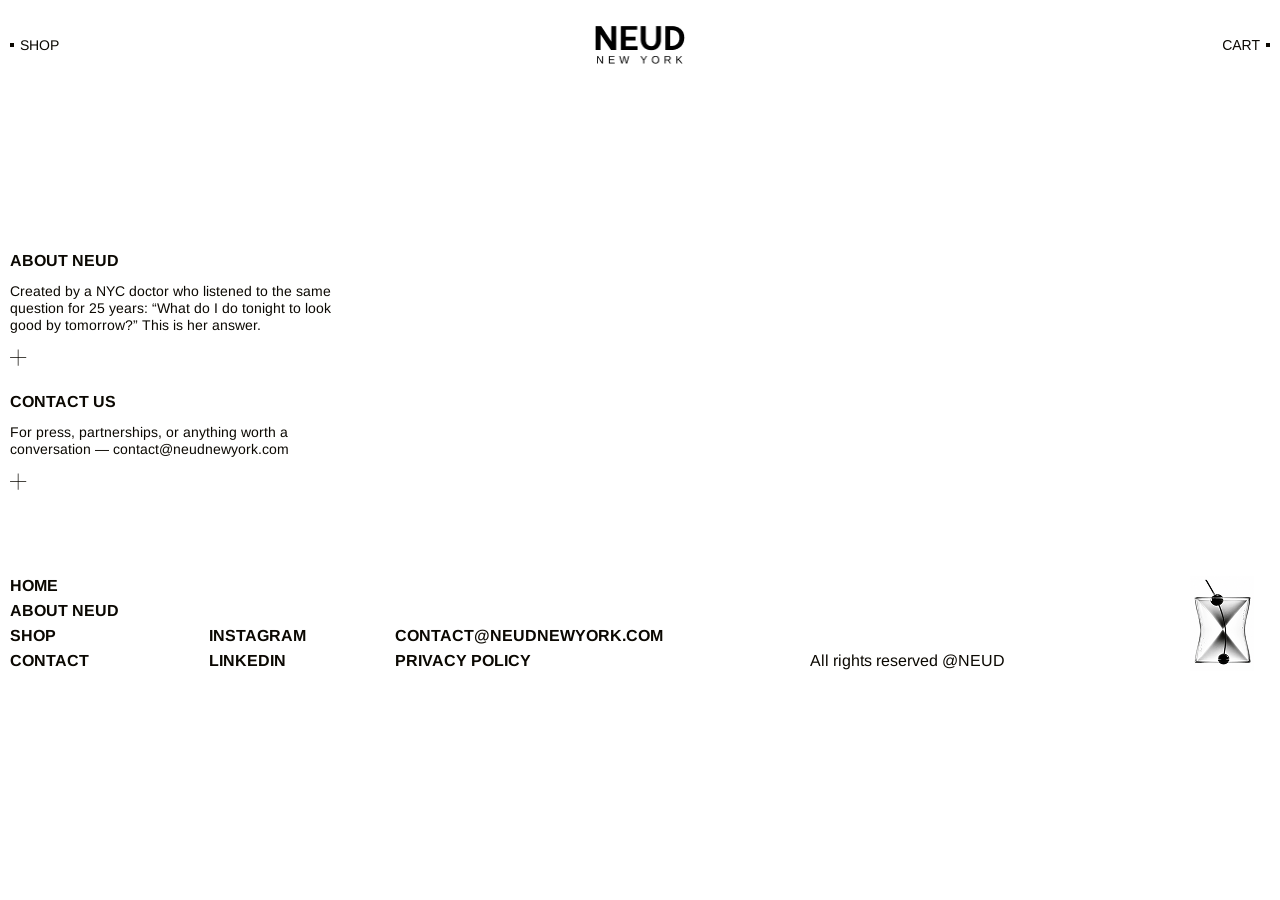
==== about.html @ 13fb19d1 "added card btn, hover img, changed hover effect" ====
<!DOCTYPE html>
<html lang="en">

<head>
	<meta charset="UTF-8">
	<meta name="viewport" content="width=device-width, initial-scale=1.0">
	<title>Neud | About Us</title>
	<!-- css link start -->
	<link rel="stylesheet" href="./assets/css/footer.css">
	<link rel="stylesheet" href="./assets/css/banner-section.css">
	<link rel="stylesheet" href="./assets/css/collections-section.css">
	<link rel="stylesheet" href="./assets/css/card.css">
	<link rel="stylesheet" href="./assets/css/navbar.css">
	<link rel="stylesheet" href="./assets/css/main.css">
	<!-- css link end -->
</head>

<body>
	<!-- navbar section start -->
	<header class="header">
		<nav class="navbar ">
			<div class="navbar-left">
				<ul class="navbar-links">
					<li><a href="#!" class="navbar-link-item">shop</a></li>
				</ul>
			</div>
			<div class="navbar-logo">
				<a href="index.html" class="logo-white">
					<img src="./assets/images/NEUD-white.png" alt="NEUD-white">
				</a>
				<a href="index.html" class="logo-black">
					<img src="./assets/images/NEUD-black.png" alt="NEUD-black">
				</a>
			</div>
			<div class="navbar-right">
				<ul class="navbar-links">
					<li><button class="navbar-link-item">cart</button></li>
				</ul>
			</div>
		</nav>
	</header>
	<!-- navbar section start -->

	<main>
		<!-- collections-section start -->

		<!-- collections-section end -->
	</main>

	<footer class="footer">
		<div class="footer-wrap">
			<div class="footer-top">
				<div class="footer-top-item">
					<p class="title">about neud</p>
					<p class="text">Created by a NYC doctor who listened to the same question for 25 years: “What do I do tonight
						to look good by tomorrow?” This is her answer.</p>
					<a href="#!" class="link">
						<svg width="18" height="18" viewBox="0 0 18 18" fill="none" xmlns="http://www.w3.org/2000/svg">
							<path
								d="M17.25 8.625C17.25 8.72446 17.2105 8.81984 17.1402 8.89017C17.0698 8.96049 16.9745 9 16.875 9H9V16.875C9 16.9745 8.96049 17.0698 8.89017 17.1402C8.81984 17.2105 8.72446 17.25 8.625 17.25C8.52554 17.25 8.43016 17.2105 8.35983 17.1402C8.28951 17.0698 8.25 16.9745 8.25 16.875V9H0.375C0.275544 9 0.180161 8.96049 0.109835 8.89017C0.0395089 8.81984 0 8.72446 0 8.625C0 8.52554 0.0395089 8.43016 0.109835 8.35983C0.180161 8.28951 0.275544 8.25 0.375 8.25H8.25V0.375C8.25 0.275544 8.28951 0.180161 8.35983 0.109835C8.43016 0.0395089 8.52554 0 8.625 0C8.72446 0 8.81984 0.0395089 8.89017 0.109835C8.96049 0.180161 9 0.275544 9 0.375V8.25H16.875C16.9745 8.25 17.0698 8.28951 17.1402 8.35983C17.2105 8.43016 17.25 8.52554 17.25 8.625Z"
								fill="#0B0802" />
						</svg>
					</a>
				</div>
				<div class="footer-top-item">
					<p class="title">contact us</p>
					<p class="text">For press, partnerships, or anything worth a conversation — <a
							href="#!">contact@neudnewyork.com</a></p>
					<a href="#!" class="link">
						<svg width="18" height="18" viewBox="0 0 18 18" fill="none" xmlns="http://www.w3.org/2000/svg">
							<path
								d="M17.25 8.625C17.25 8.72446 17.2105 8.81984 17.1402 8.89017C17.0698 8.96049 16.9745 9 16.875 9H9V16.875C9 16.9745 8.96049 17.0698 8.89017 17.1402C8.81984 17.2105 8.72446 17.25 8.625 17.25C8.52554 17.25 8.43016 17.2105 8.35983 17.1402C8.28951 17.0698 8.25 16.9745 8.25 16.875V9H0.375C0.275544 9 0.180161 8.96049 0.109835 8.89017C0.0395089 8.81984 0 8.72446 0 8.625C0 8.52554 0.0395089 8.43016 0.109835 8.35983C0.180161 8.28951 0.275544 8.25 0.375 8.25H8.25V0.375C8.25 0.275544 8.28951 0.180161 8.35983 0.109835C8.43016 0.0395089 8.52554 0 8.625 0C8.72446 0 8.81984 0.0395089 8.89017 0.109835C8.96049 0.180161 9 0.275544 9 0.375V8.25H16.875C16.9745 8.25 17.0698 8.28951 17.1402 8.35983C17.2105 8.43016 17.25 8.52554 17.25 8.625Z"
								fill="#0B0802" />
						</svg>
					</a>
				</div>
			</div>
			<div class="footer-bottom">
				<div class="footer-bottom-left">
					<div class="footer-nav-items">
						<div class="footer-nav-item">
							<ul>
								<li><a href="#!">home</a></li>
								<li><a href="#!">about neud</a></li>
								<li><a href="#!">shop</a></li>
								<li><a href="#!">contact</a></li>
							</ul>
						</div>
						<div class="footer-nav-item">
							<ul>
								<li><a href="#!">instagram</a></li>
								<li><a href="#!">linkedin</a></li>
							</ul>
						</div>
						<div class="footer-nav-item">
							<ul>
								<li><a href="#!">contact@neudnewyork.com</a></li>
								<li><a href="#!">Privacy policy</a></li>
							</ul>
						</div>
					</div>
				</div>
				<div class="footer-bottom-right">
					<p class="coypyright-text">All rights reserved @NEUD</p>
					<img src="./assets/images/footer-btm-img.png" alt="footer-btm-img" class="footer-btm-img">
				</div>
			</div>
		</div>
	</footer>

	<!-- js link start -->
	<script src="./assets/js/jquery-3.7.1.min.js"></script>
	<script src="./assets/js/script.js"></script>
	<!-- js link end -->
</body>

</html>
---- assets/css/footer.css ----
/* footer css start */
.footer {
    padding: 160px 10px 24px;
}

.footer-wrap {
    max-width: 1420px;
    margin: 0 auto;
}

.footer-top {
    display: flex;
    flex-direction: column;
    gap: 20px;
}

.footer-top-item {
    max-width: 325px;
}

.footer-top-item .title {
    font-size: 16px;
    font-weight: 700;
    line-height: 21px;
    text-transform: uppercase;
    margin-bottom: 12px;
}

.footer-top-item .text {
    font-size: 14px;
    font-weight: 400;
    line-height: 17px;
}

.footer-top-item .text a {
    color: var(--paragraph-text-color);
}

.footer-top-item .text a:hover {
    text-decoration: underline;
}

.footer-top-item .link {
    display: inline-flex;
    margin-top: 15px;
    width: 17px;
    height: 17px;
    position: relative;
}

.footer-top-item .link::before {
    position: absolute;
    content: "";
    width: 0;
    right: 0;
    bottom: 0;
    height: 1px;
    background: var(--paragraph-text-color);
    /* transition: all ease .3s; */
}

.footer-top-item .link:hover::before {
    left: 0;
    width: 100%;
}

.footer-bottom {
    display: flex;
    justify-content: space-between;
    gap: 50px;
    margin-top: 80px;
}

.footer-bottom-left {
    max-width: 744px;
    width: 100%;
}

.footer-nav-items {
    display: flex;
    gap: clamp(20px, 7vw, 133px);
    align-items: flex-end;
}

.footer-nav-item ul {
    display: flex;
    flex-direction: column;
    gap: 4px;
}

.footer-nav-item ul li a {
    font-size: 16px;
    font-weight: 700;
    line-height: 21px;
    text-transform: uppercase;
    color: var(--paragraph-text-color);
    transition: all ease .3s;
}

.footer-nav-item ul li a:hover {
    text-decoration: underline;
}

.footer-bottom-right {
    display: flex;
    align-items: flex-end;
    justify-content: space-between;
    max-width: 460px;
    width: 100%;
}

.coypyright-text {
    font-size: 16px;
    font-weight: 400;
    line-height: 21px;
}

.footer-btm-img {
    width: 95px;
    height: 95px;
}

/* footer css end */

@media only screen and (max-width:992px) {

    /* footer css start */
    .footer {
        padding: 80px 10px 24px;
    }

    .footer-bottom {
        gap: 32px;
        margin-top: 60px;
        flex-direction: column;
    }

    .footer-nav-items {
        flex-wrap: wrap;
    }

    .footer-bottom-right {
        max-width: 100%;
    }

    /* footer css end */
}


@media only screen and (max-width: 575px) {

    /* footer css start */
    .footer-top-item {
        max-width: 100%;
    }

    .footer-top-item .link {
        margin-top: 12px;
    }

    .footer-nav-items {
        row-gap: 24px;
        column-gap: 133px;
    }

    .footer-btm-img {
        width: 60px;
        height: 60px;
    }

    /* footer css end */
}
---- assets/css/banner-section.css ----
/* banner-section css start */
.banner-section {
    margin: 0 10px;
}

.collection-banner {
    padding-top: 60px;
    padding-bottom: 60px;
}

.banner-section .desktop-banner-img,
.banner-section .mobile-banner-img {
    min-height: 400px;
}

.banner-section .mobile-banner-img {
    display: none;
}

.banner-title {
    margin-top: 40px;
    text-align: center;
    font-size: 20px;
    font-weight: 700;
    line-height: 26px;
}

/* banner-section css end */


@media only screen and (max-width:575px) {

    /* hero-section css start */
    .banner-section .desktop-banner-img {
        display: none;
    }

    .banner-section .mobile-banner-img {
        display: block;
    }

    .banner-title {
        margin-top: 24px;
    }

    /* hero-section css end */
}
---- assets/css/collections-section.css ----
/* collections-section css start */
.collections-section-title {
    margin-bottom: 40px;
    font-size: 16px;
    font-weight: 700;
    line-height: 21px;
    text-transform: uppercase;
}

.collections-items {
    display: grid;
    grid-template-columns: repeat(2, 1fr);
    column-gap: 20px;
}

.collection-item-img img {
    aspect-ratio: 1/1.33;
}

.collection-item-content {
    margin-top: 203px;
}

.collection-item-content p {
    font-size: 14px;
    font-weight: 400;
    line-height: 17px;
}

/* collections-section css end */

@media only screen and (max-width:575px) {

    /* collections-section css start */
    .collections-section-title {
        margin-bottom: 32px;
        margin-top: 32px;
    }

    .collections-items {
        grid-template-columns: repeat(1, 1fr);
        column-gap: 0;
        row-gap: 32px;
    }

    .collection-item-content {
        margin-top: 48px;
    }

    .collection-banner {
        padding-top: 80px;
        padding-bottom: 80px;
    }

    /* collections-section css end */
}
---- assets/css/card.css ----
/* product-card css start */
.product-card {
    overflow: hidden;
}

.product-card .card-image-wrap {
    margin: 0;
    min-width: 0px;
    border: 0px;
    box-sizing: border-box;
    display: flex;
    height: auto;
    max-width: 100%;
    overflow: hidden;
    padding: 0;
    position: relative;
    width: 100%;
    background-color: var(--card-bg);
}

.product-card .card-image-wrap:before {
    padding-bottom: 133%;
    content: "";
    width: 0;
    height: 0;
}

.product-card .card-image-wrap .card-img {
    overflow: hidden;
    position: absolute;
    width: 100%;
    height: 100%;
    top: 0;
    bottom: 0;
}

.product-card .card-img .main-img {
    transition: all ease-in-out 1s;
}

.product-card .card-img .main-img img {
    object-fit: cover;
}

.card_hover:hover .card-img .main-img {
    opacity: 0;
    visibility: hidden;
}

.product-card .card-img .hover-img {
    position: absolute;
    left: 0;
    top: 0;
    right: 0;
    bottom: 0;
    width: 100%;
    height: 100%;
    opacity: 0;
    visibility: hidden;
    transition: all ease-in-out 1s;
}

.card_hover:hover .card-img .hover-img {
    opacity: 1;
    visibility: visible;
}

.product-card .card_hover_img {
    object-fit: cover;
}

.product-card .card-content {
    padding: 20px 0 0 0;
}

.product-card .card-content .card-title {
    color: var(--black);
    font-family: var(--heading-font);
    font-size: 16px;
    font-weight: 400;
    line-height: 21px;
    text-transform: uppercase;
    transition: ease .2s;
    display: block;
}

.product-card .card-content .card-title:hover {
    text-decoration: underline;
}

.product-card .card-content .card-price-wrap {
    display: flex;
    gap: 10px;
    align-items: center;
    margin: 5px 0 0 0;
}

.product-card .card-content .card-price-wrap .latest-price {
    color: var(--black);
    font-family: var(--paragraph-font);
    font-size: 14px;
    font-weight: 400;
    line-height: 21px;
    text-transform: uppercase;
    display: flex;
    align-items: flex-start;
}

.product-card .card-content .card-price-wrap .previous-price {
    text-transform: uppercase;
    font-family: var(--paragraph-font);
    font-size: 14px;
    font-weight: 400;
    color: var(--black);
    text-decoration: line-through;
    line-height: 21px;
    display: flex;
    align-items: flex-start;
    opacity: 0.6;
}

.card-btn {
    position: absolute;
    z-index: 1;
    bottom: 17px;
    right: 14px;
    width: 40px;
    height: 40px;
    display: flex;
    align-items: center;
    justify-content: center;
    background: var(--white);
    border-radius: 50%;
    overflow: hidden;
    transition: all ease-in-out 1s;
    opacity: 0;
    visibility: hidden;
}

.product-card:hover .card-image-wrap .card-btn{
    opacity: 1;
    visibility: visible;
}

/* product-card css end */
---- assets/css/navbar.css ----
/* navbar css start */
.header {
    position: relative;
    height: 90px;
}

.header.home-header {
    position: unset;
    height: auto;
}

.navbar {
    height: 90px;
    display: flex;
    align-items: center;
    justify-content: space-between;
    gap: 20px;
    padding: 0 10px;
    width: 100%;
    background-color: var(--white);
    transition: ease 5s;
    position: relative;
}

.navbar.nav-hidden {
    transform: translateY(-100%);
    transition: all 0.7s ease;
}

.navbar.nav-fixed {
    position: fixed;
    top: 0;
    left: 0;
    right: 0;
    transition: ease .3s;
    width: 100%;
    z-index: 999;
}

.navbar.home-nav {
    background: transparent;
    position: fixed;
    top: 0;
    left: 0;
    right: 0;
    transition: ease .3s;
    width: 100%;
    z-index: 999;
}

.navbar-links {
    display: flex;
    align-items: center;
    gap: 32px;
}

.navbar-link-item {
    font-size: 14px;
    font-weight: 400;
    color: var(--paragraph-text-color);
    text-transform: uppercase;
    position: relative;
    line-height: 20px;
}

.navbar.home-nav .navbar-link-item {
    color: var(--white);
}

.navbar-left .navbar-link-item {
    padding-left: 10px;
}

.navbar-right .navbar-link-item {
    padding-right: 10px;
}

.navbar-link-item::before {
    position: absolute;
    content: "";
    top: 50%;
    transform: translateY(-50%);
    width: 4px;
    height: 4px;
    background: var(--paragraph-text-color);
}

.navbar.home-nav .navbar-link-item::before {
    background: var(--white);
}

.navbar-left .navbar-link-item::before {
    left: 0;
}

.navbar-right .navbar-link-item::before {
    right: 0;
}

.navbar-link-item::after {
    position: absolute;
    content: "";
    bottom: 0;
    transform: translateY(-50%);
    right: 0;
    width: 0;
    height: 1px;
    background: var(--paragraph-text-color);
    transition: all ease .3s;
}

.navbar.home-nav .navbar-link-item::after {
    background: var(--white);
}


.navbar-link-item:hover::after {
    left: 0;
    width: 100%;
}

.navbar-logo {
    width: 95px;
}

.navbar .logo-white {
    display: none;
}

.navbar.home-nav .logo-black {
    display: none;
}

.navbar.home-nav .logo-white {
    display: block;
}

/* navbar css end */

@media only screen and (max-width:575px) {

    /* navbar css start */
    .header,
    .navbar {
        height: 75px;
    }

    .navbar-logo {
        width: 80px;
    }

    /* navbar css end */
}
---- assets/css/main.css ----
/* common css start */
/* import fonts-- */
@font-face {
    font-family: 'Arimo';
    src: url('../fonts/Arimo-Regular.woff') format('woff');
    font-weight: 400;
}

@font-face {
    font-family: 'Arimo';
    src: url('../fonts/Arimo-Medium.woff') format('woff');
    font-weight: 500;
}

@font-face {
    font-family: 'Arimo';
    src: url('../fonts/Arimo-SemiBold.woff') format('woff');
    font-weight: 600;
}

@font-face {
    font-family: 'Arimo';
    src: url('../fonts/Arimo-Bold.woff') format('woff');
    font-weight: 700;
}

/* colors */
:root {
    /* color */
    --black: #0B0802;
    --white: #ffffff;
    --heading-text-color: #0B0802;
    --paragraph-text-color: #0B0802;
    --body-color: #fff;
    --card-bg: #dcdcdc;
    --btn-bg: #0B0802;
    --btn-color: #fff;
    --border-color: #EAEAEA;
    /* font family */
    --heading-font: "Arimo", serif;
    --paragraph-font: "Arimo", serif;
}

* {
    margin: 0;
    padding: 0;
    box-sizing: border-box;
}

html {
    scroll-behavior: smooth;
}

body {
    overflow-x: hidden;
    scroll-behavior: smooth;
    font-family: var(--paragraph-font);
    background-color: var(--body-color);
    transition: all ease 2s;
    -webkit-transition: all ease 2s;
    -moz-transition: all ease 2s;
    -ms-transition: all ease 2s;
    -o-transition: all ease 2s;
}

body.active {
    overflow: hidden;
    transition: all ease 2s;
    -webkit-transition: all ease 2s;
    -moz-transition: all ease 2s;
    -ms-transition: all ease 2s;
    -o-transition: all ease 2s;
}

ul,
ol {
    list-style: none;
}

a {
    text-decoration: none;
    font-family: var(--paragraph-font);
    transition: ease .3s;
    cursor: pointer;
}

h1,
h2,
h3,
h4,
h5,
h6 {
    margin: 0;
    line-height: 1.2;
    font-family: var(--heading-font);
    color: var(--heading-text-color);
}

h1 {
    font-size: 48px;
    font-weight: 700;
}

h2 {
    font-size: 38px;
    font-weight: 700;
}

h3 {
    font-size: 30px;
    font-weight: 600;
}

h4 {
    font-size: 26px;
    font-weight: 600;
}

h5 {
    font-size: 22px;
    font-weight: 600;
}

h6 {
    font-size: 18px;
    font-weight: 500;
}

p {
    font-size: 16px;
    font-weight: 400;
    color: var(--paragraph-text-color);
    font-family: var(--paragraph-font);
    margin: 0;
    line-height: 22px;
}

.container {
    max-width: 1440px;
    padding: 0 10px;
    margin: 0 auto;
}

.section {
    padding: 80px 0;
}

img {
    width: 100%;
    height: 100%;
    display: block;
    object-fit: cover;
}

/* input css start */
input,
textarea,
select {
    color: var(--paragraph-text-color);
    font-size: 16px;
    font-weight: 400;
    font-family: var(--paragraph-font);
    outline: none;
    border: none;
    background-color: transparent;
    cursor: pointer;
    appearance: none;
    -moz-appearance: textfield;
    -webkit-appearance: none;
    /* Firefox */
}

input::placeholder,
textarea::placeholder,
select::placeholder {
    color: var(--text-muted);
}

input::-webkit-outer-spin-button,
input::-webkit-inner-spin-button {
    /* display: none; <- Crashes Chrome on hover */
    -webkit-appearance: none;
    margin: 0;
    /* <-- Apparently some margin are still there even though it's hidden */
}

button {
    background-color: transparent;
    outline: none;
    cursor: pointer;
    border: none;
    transition: ease .3s;
}

.btn {
    padding: 11px 30px;
    color: var(--btn-color);
    background: var(--btn-bg);
    font-size: 12px;
    font-weight: 700;
    line-height: 1;
    text-transform: uppercase;
    display: inline-block;
    text-align: center;
    width: 100%;
    transition: all ease .3s;
    border: 1px solid var(--btn-bg);
}

.btn:hover{
    color: var(--btn-bg);
    background: var(--btn-color);
}

/* input css end */
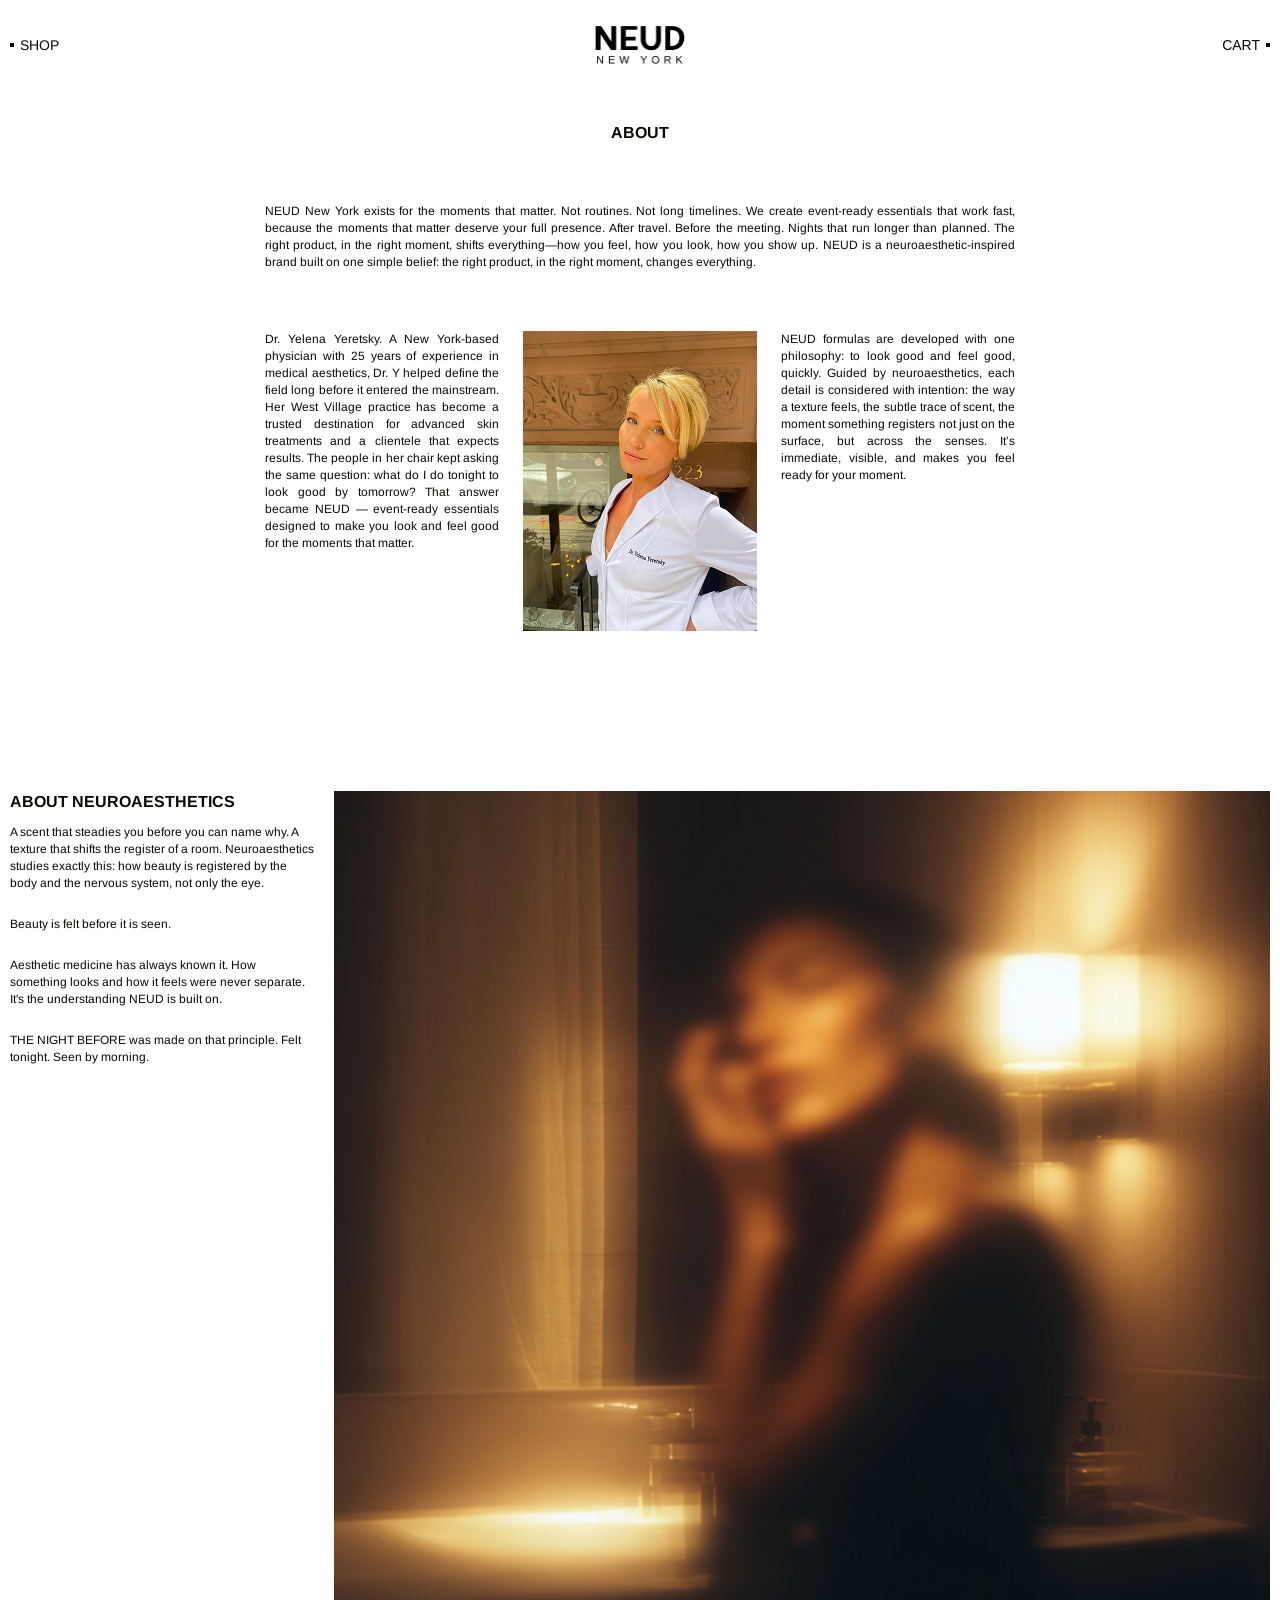
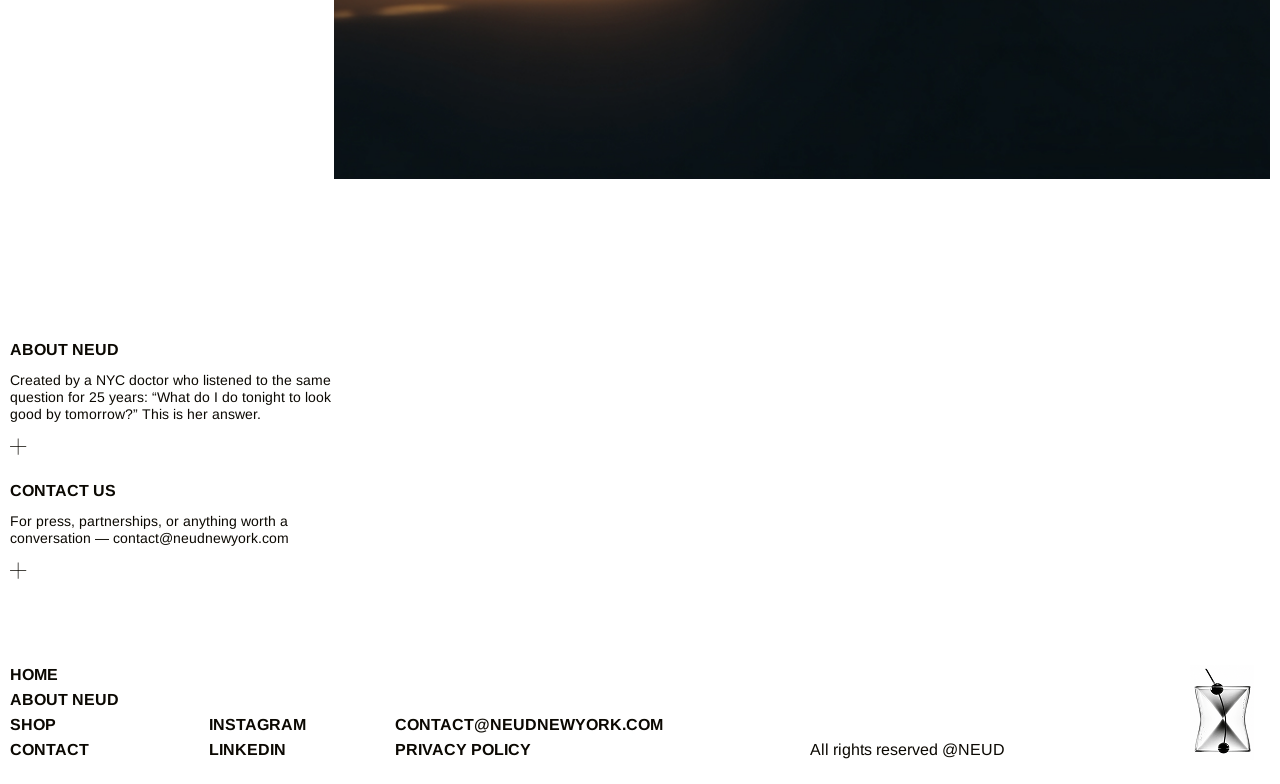
==== commit df470d34: "about page added" ====
--- a/about.html
+++ b/about.html
@@ -7,8 +7,8 @@
 	<title>Neud | About Us</title>
 	<!-- css link start -->
 	<link rel="stylesheet" href="./assets/css/footer.css">
-	<link rel="stylesheet" href="./assets/css/banner-section.css">
-	<link rel="stylesheet" href="./assets/css/collections-section.css">
+	<link rel="stylesheet" href="./assets/css/img-text-section3.css">
+	<link rel="stylesheet" href="./assets/css/about-section.css">
 	<link rel="stylesheet" href="./assets/css/card.css">
 	<link rel="stylesheet" href="./assets/css/navbar.css">
 	<link rel="stylesheet" href="./assets/css/main.css">
@@ -42,9 +42,61 @@
 	<!-- navbar section start -->
 
 	<main>
-		<!-- collections-section start -->
+		<!-- about-section start -->
+		<section class="about-section">
+			<div class="container">
+				<div class="about-wrap">
+					<h1 class="about-section-heading">ABOUT</h1>
+					<div class="about-content-top">
+						<p>NEUD New York exists for the moments that matter. Not routines. Not long timelines. We create event-ready
+							essentials that work fast, because the moments that matter deserve your full presence. After travel.
+							Before the meeting. Nights that run longer than planned. The right product, in the right moment, shifts
+							everything—how you feel, how you look, how you show up. NEUD is a neuroaesthetic-inspired brand built on
+							one simple belief: the right product, in the right moment, changes everything.</p>
+					</div>
+					<div class="about-content-grid-wrap">
+						<div class="about-content-grid">
+							<p>Dr. Yelena Yeretsky. A New York-based physician with 25 years of experience in medical aesthetics, Dr.
+								Y helped define the field long before it entered the mainstream. Her West Village practice has become a
+								trusted destination for advanced skin treatments and a clientele that expects results. The people in her
+								chair kept asking the same question: what do I do tonight to look good by tomorrow? That answer became
+								NEUD — event-ready essentials designed to make you look and feel good for the moments that matter.</p>
+						</div>
+						<div class="about-img-grid">
+							<img src="./assets/images/about-img1.jpg" alt="about-img1">
+						</div>
+						<div class="about-content-grid pt-8">
+							<p>NEUD formulas are developed with one philosophy: to look good and feel good, quickly. Guided by
+								neuroaesthetics, each detail is considered with intention: the way a texture feels, the subtle trace of
+								scent, the moment something registers not just on the surface, but across the senses. It’s immediate,
+								visible, and makes you feel ready for your moment.</p>
+						</div>
+					</div>
+				</div>
+			</div>
+		</section>
+		<!-- about-section end -->
 
-		<!-- collections-section end -->
+		<!-- img-text-section3 start -->
+		<section class="img-text-section3">
+			<div class="container">
+				<div class="img-text-wrap3">
+					<div class="img-text-content3">
+						<h2 class="img-text-content3-title">ABOUT NEUROAESTHETICS</h2>
+						<div class="img-text-content3-wrap">
+							<p>A scent that steadies you before you can name why. A texture that shifts the register of a room. Neuroaesthetics studies exactly this: how beauty is registered by the body and the nervous system, not only the eye.</p>
+							<p>Beauty is felt before it is seen.</p>
+							<p>Aesthetic medicine has always known it. How something looks and how it feels were never separate. It's the understanding NEUD is built on.</p>
+							<p>THE NIGHT BEFORE was made on that principle. Felt tonight. Seen by morning.</p>
+						</div>
+					</div>
+					<div class="img-text-img3">
+						<img src="./assets/images/img-text-img3.jpg" alt="img-text-img3">
+					</div>
+				</div>
+			</div>
+		</section>
+		<!-- img-text-section3 end -->
 	</main>
 
 	<footer class="footer">
--- a/assets/css/img-text-section3.css
+++ b/assets/css/img-text-section3.css
@@ -0,0 +1,87 @@
+/* img-text-section3 css start */
+.img-text-section3 {
+    padding: 80px 0 0;
+}
+
+.img-text-wrap3 {
+    display: flex;
+    justify-content: space-between;
+    gap: 20px;
+}
+
+.img-text-content3 {
+    max-width: 304px;
+    width: 100%;
+}
+
+.img-text-content3-title {
+    text-transform: uppercase;
+    font-size: 16px;
+    font-weight: 700;
+    line-height: 21px;
+    margin-bottom: 12px;
+}
+
+.img-text-content3-wrap {
+    display: flex;
+    flex-direction: column;
+    gap: 24px;
+}
+
+.img-text-content3-wrap p {
+    font-size: 12px;
+    font-weight: 400;
+    line-height: 17px;
+}
+
+.img-text-img3 {
+    max-width: 960px;
+    width: 100%;
+}
+
+/* img-text-section3 css end */
+
+@media only screen and (max-width: 992px) {
+
+    /* img-text-section3 css start */
+    .img-text-section3 {
+        padding: 40px 0 0;
+    }
+
+    .img-text-wrap3 {
+        gap: 40px;
+        flex-direction: column;
+    }
+
+    /* img-text-section3 css end */
+}
+
+@media only screen and (max-width: 575px) {
+
+    /* img-text-section3 css start */
+    .img-text-wrap3 {
+        gap: 40px;
+        flex-direction: column;
+    }
+
+    .img-text-content3 {
+        max-width: 100%;
+        text-align: center;
+    }
+
+    .img-text-content3-wrap {
+        gap: 20px;
+    }
+
+    .img-text-content3-wrap p:nth-child(3) {
+        margin: 0 auto;
+        letter-spacing: 0.3px;
+    }
+
+    .img-text-content3-wrap p:last-child {
+        max-width: 285px;
+        margin: 0 auto;
+    }
+
+    /* img-text-section3 css end */
+}
--- a/assets/css/about-section.css
+++ b/assets/css/about-section.css
@@ -0,0 +1,90 @@
+/* about-section css start */
+.about-section {
+    padding: 32px 0 80px;
+}
+
+.about-wrap {
+    max-width: 750px;
+    width: 100%;
+    margin: 0 auto;
+    display: flex;
+    flex-direction: column;
+    gap: 60px;
+}
+
+.about-section-heading {
+    text-transform: uppercase;
+    text-align: center;
+    font-size: 16px;
+    font-weight: 700;
+    line-height: 21px;
+}
+
+.about-content-top p {
+    text-align: justify;
+    font-size: 12px;
+    font-weight: 400;
+    line-height: 17px;
+}
+
+.about-content-grid-wrap {
+    display: grid;
+    grid-template-columns: repeat(3, 1fr);
+    gap: 24px;
+}
+
+.about-content-grid p {
+    text-align: justify;
+    font-size: 12px;
+    font-weight: 400;
+    line-height: 17px;
+}
+
+/* about-section css end */
+
+@media only screen and (max-width: 992px) {
+
+    /* about-section css start */
+    .about-section {
+        padding: 32px 0 40px;
+    }
+    /* about-section css end */
+}
+
+@media only screen and (max-width: 575px) {
+
+    /* about-section css start */
+    .about-section {
+        padding: 32px 0 40px;
+    }
+
+    .about-wrap {
+        gap: 40px;
+    }
+
+    .about-content-grid-wrap {
+        grid-template-columns: repeat(1, 1fr);
+        gap: 24px;
+    }
+
+    .about-img-grid {
+        order: 1;
+    }
+
+    .about-img-grid img {
+        max-width: 154px;
+        width: 100%;
+        margin: 0 auto;
+        aspect-ratio: 1/1.3444;
+    }
+
+    .about-content-grid {
+        order: 2;
+    }
+
+    .about-content-grid.pt-8 {
+        padding-top: 8px;
+    }
+
+    /* about-section css end */
+}
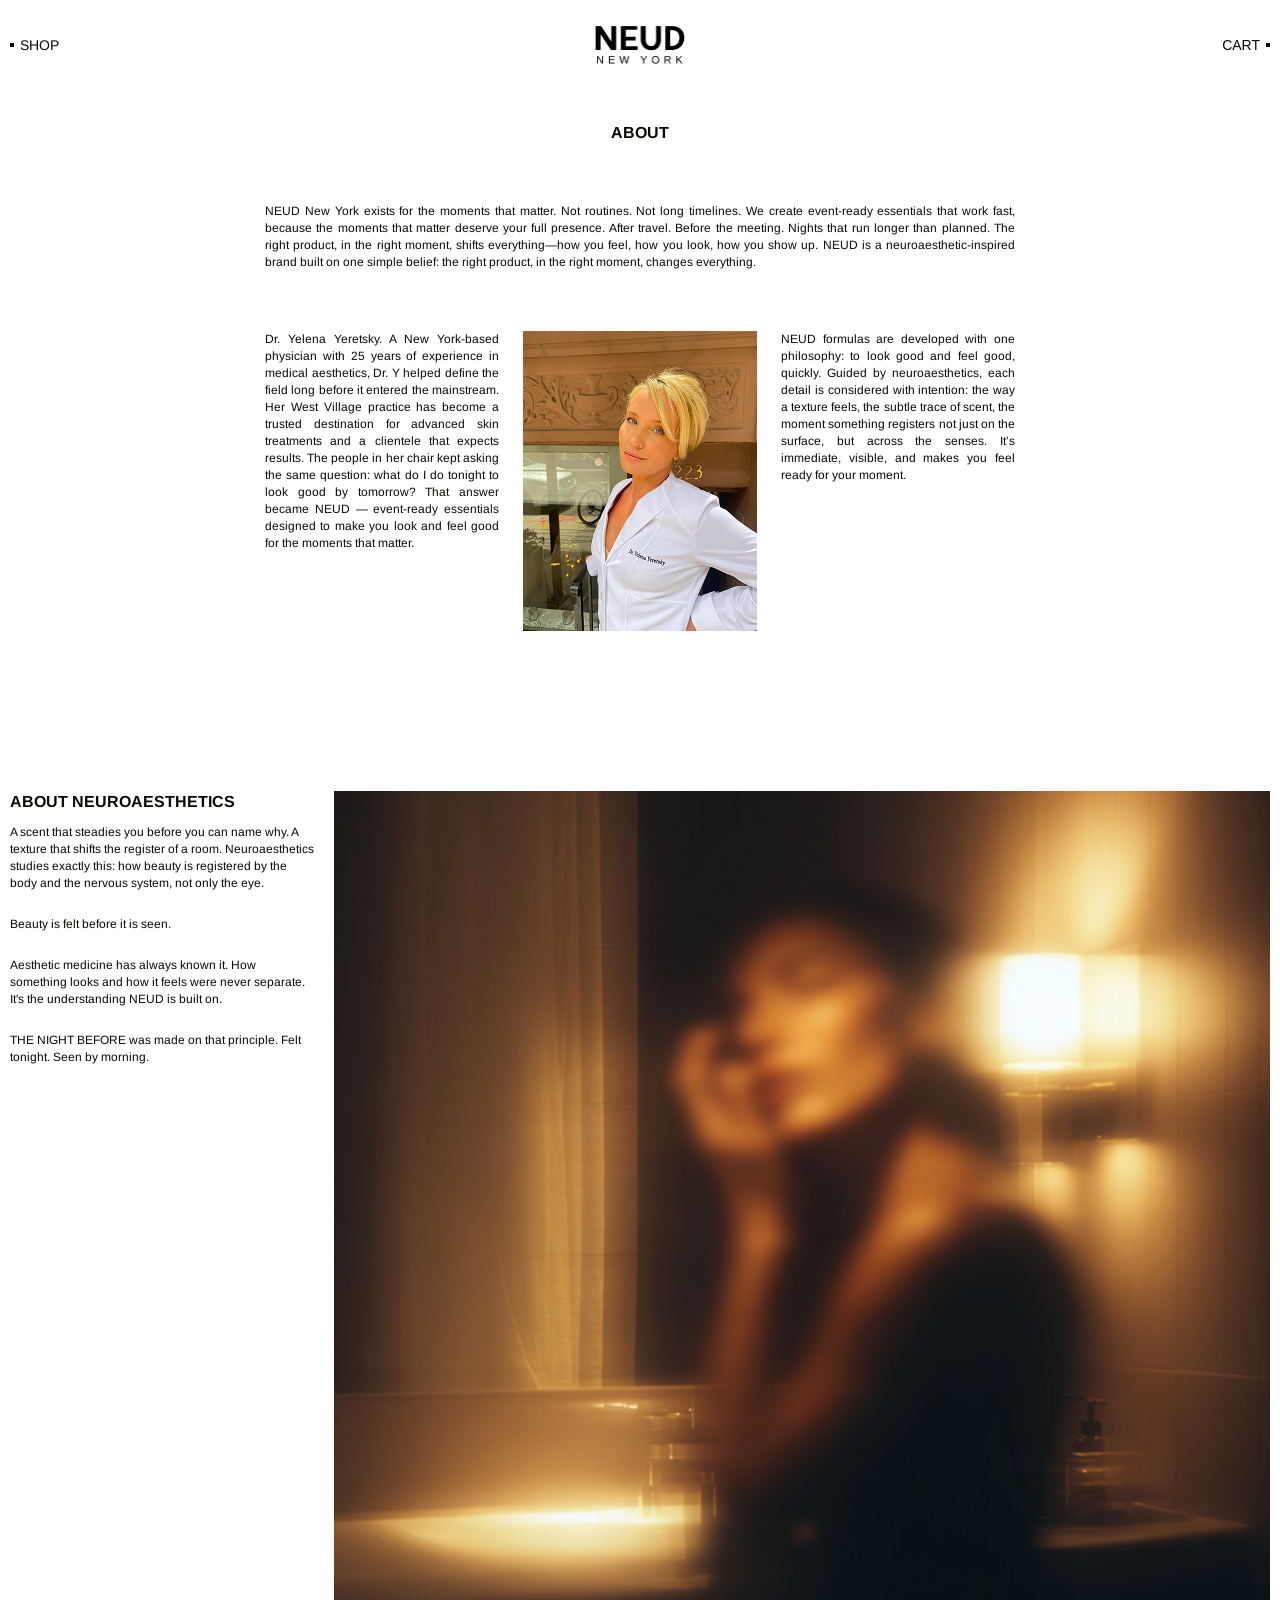
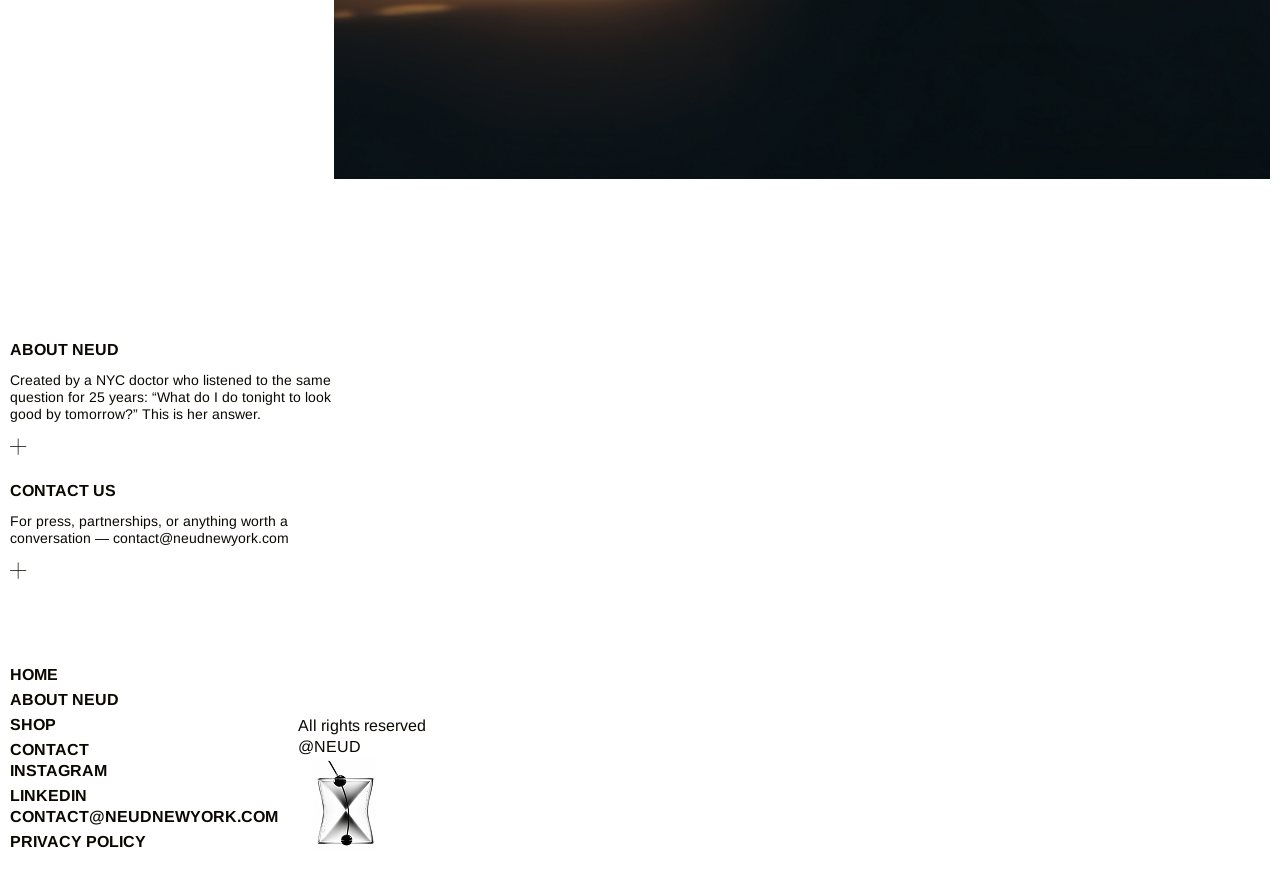
==== commit 13db9d89: "removed sticky header, added grid view in all requared section" ====
--- a/about.html
+++ b/about.html
@@ -17,7 +17,7 @@
 
 <body>
 	<!-- navbar section start -->
-	<header class="header">
+	<header>
 		<nav class="navbar ">
 			<div class="navbar-left">
 				<ul class="navbar-links">
--- a/assets/css/footer.css
+++ b/assets/css/footer.css
@@ -1,11 +1,6 @@
 /* footer css start */
 .footer {
     padding: 160px 10px 24px;
-}
-
-.footer-wrap {
-    max-width: 1420px;
-    margin: 0 auto;
 }
 
 .footer-top {
@@ -56,7 +51,6 @@
     bottom: 0;
     height: 1px;
     background: var(--paragraph-text-color);
-    /* transition: all ease .3s; */
 }
 
 .footer-top-item .link:hover::before {
@@ -65,21 +59,15 @@
 }
 
 .footer-bottom {
-    display: flex;
-    justify-content: space-between;
-    gap: 50px;
+    gap: 20px;
     margin-top: 80px;
+    display: grid;
+    grid-template-columns: repeat(6, 1fr);
+    align-items: flex-end;
 }
 
-.footer-bottom-left {
-    max-width: 744px;
-    width: 100%;
-}
-
-.footer-nav-items {
-    display: flex;
-    gap: clamp(20px, 7vw, 133px);
-    align-items: flex-end;
+.footer-nav-item.big {
+    grid-column: span 2;
 }
 
 .footer-nav-item ul {
@@ -101,18 +89,15 @@
     text-decoration: underline;
 }
 
-.footer-bottom-right {
-    display: flex;
-    align-items: flex-end;
-    justify-content: space-between;
-    max-width: 460px;
-    width: 100%;
-}
-
 .coypyright-text {
     font-size: 16px;
     font-weight: 400;
     line-height: 21px;
+}
+
+.footer-btm-img-wrap {
+    display: flex;
+    justify-content: flex-end;
 }
 
 .footer-btm-img {
@@ -130,17 +115,8 @@
     }
 
     .footer-bottom {
-        gap: 32px;
         margin-top: 60px;
-        flex-direction: column;
-    }
-
-    .footer-nav-items {
-        flex-wrap: wrap;
-    }
-
-    .footer-bottom-right {
-        max-width: 100%;
+        grid-template-columns: repeat(2, 1fr);
     }
 
     /* footer css end */
@@ -158,9 +134,18 @@
         margin-top: 12px;
     }
 
-    .footer-nav-items {
-        row-gap: 24px;
-        column-gap: 133px;
+    .footer-bottom {
+        gap: 24px;
+    }
+
+    .footer-nav-item.text-center {
+        display: flex;
+        justify-content: center;
+    }
+
+    .coypyright-text {
+        font-size: 14px;
+        line-height: 20px;
     }
 
     .footer-btm-img {
--- a/assets/css/img-text-section3.css
+++ b/assets/css/img-text-section3.css
@@ -47,12 +47,6 @@
     .img-text-section3 {
         padding: 40px 0 0;
     }
-
-    .img-text-wrap3 {
-        gap: 40px;
-        flex-direction: column;
-    }
-
     /* img-text-section3 css end */
 }
 
--- a/assets/css/navbar.css
+++ b/assets/css/navbar.css
@@ -1,14 +1,4 @@
 /* navbar css start */
-.header {
-    position: relative;
-    height: 90px;
-}
-
-.header.home-header {
-    position: unset;
-    height: auto;
-}
-
 .navbar {
     height: 90px;
     display: flex;
@@ -22,12 +12,7 @@
     position: relative;
 }
 
-.navbar.nav-hidden {
-    transform: translateY(-100%);
-    transition: all 0.7s ease;
-}
-
-.navbar.nav-fixed {
+.navbar.home-nav-active {
     position: fixed;
     top: 0;
     left: 0;
@@ -35,17 +20,14 @@
     transition: ease .3s;
     width: 100%;
     z-index: 999;
+    opacity: 0;
+    visibility: hidden;
+    background: transparent;
 }
 
 .navbar.home-nav {
-    background: transparent;
-    position: fixed;
-    top: 0;
-    left: 0;
-    right: 0;
-    transition: ease .3s;
-    width: 100%;
-    z-index: 999;
+    opacity: 1;
+    visibility: visible;
 }
 
 .navbar-links {
@@ -140,7 +122,6 @@
 @media only screen and (max-width:575px) {
 
     /* navbar css start */
-    .header,
     .navbar {
         height: 75px;
     }
--- a/assets/css/main.css
+++ b/assets/css/main.css
@@ -136,7 +136,7 @@
 }
 
 .container {
-    max-width: 1440px;
+    max-width: 100%;
     padding: 0 10px;
     margin: 0 auto;
 }
@@ -157,7 +157,7 @@
 textarea,
 select {
     color: var(--paragraph-text-color);
-    font-size: 16px;
+    font-size: 12px;
     font-weight: 400;
     font-family: var(--paragraph-font);
     outline: none;
@@ -167,13 +167,14 @@
     appearance: none;
     -moz-appearance: textfield;
     -webkit-appearance: none;
-    /* Firefox */
+    line-height: 15px;
+    width: 100%;
 }
 
 input::placeholder,
 textarea::placeholder,
 select::placeholder {
-    color: var(--text-muted);
+    color: var(--paragraph-text-color);
 }
 
 input::-webkit-outer-spin-button,
@@ -207,7 +208,7 @@
     border: 1px solid var(--btn-bg);
 }
 
-.btn:hover{
+.btn:hover {
     color: var(--btn-bg);
     background: var(--btn-color);
 }
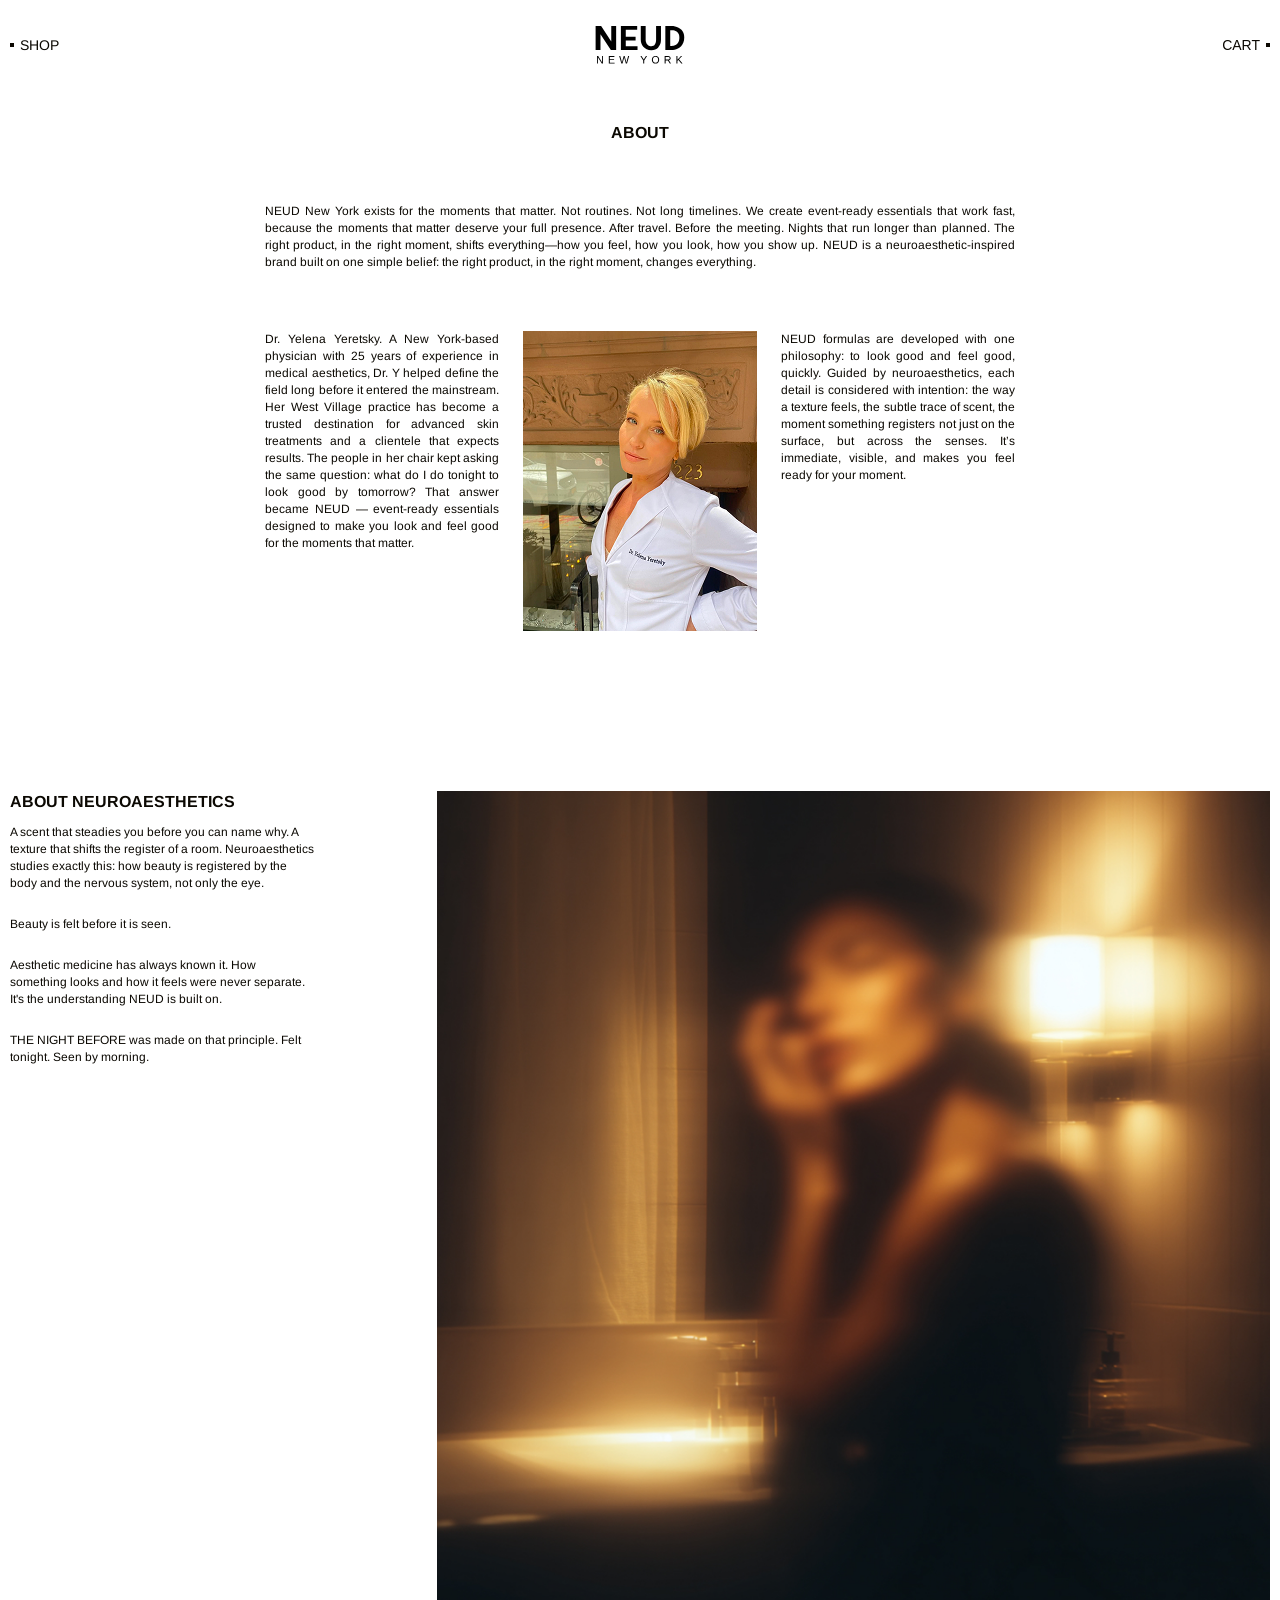
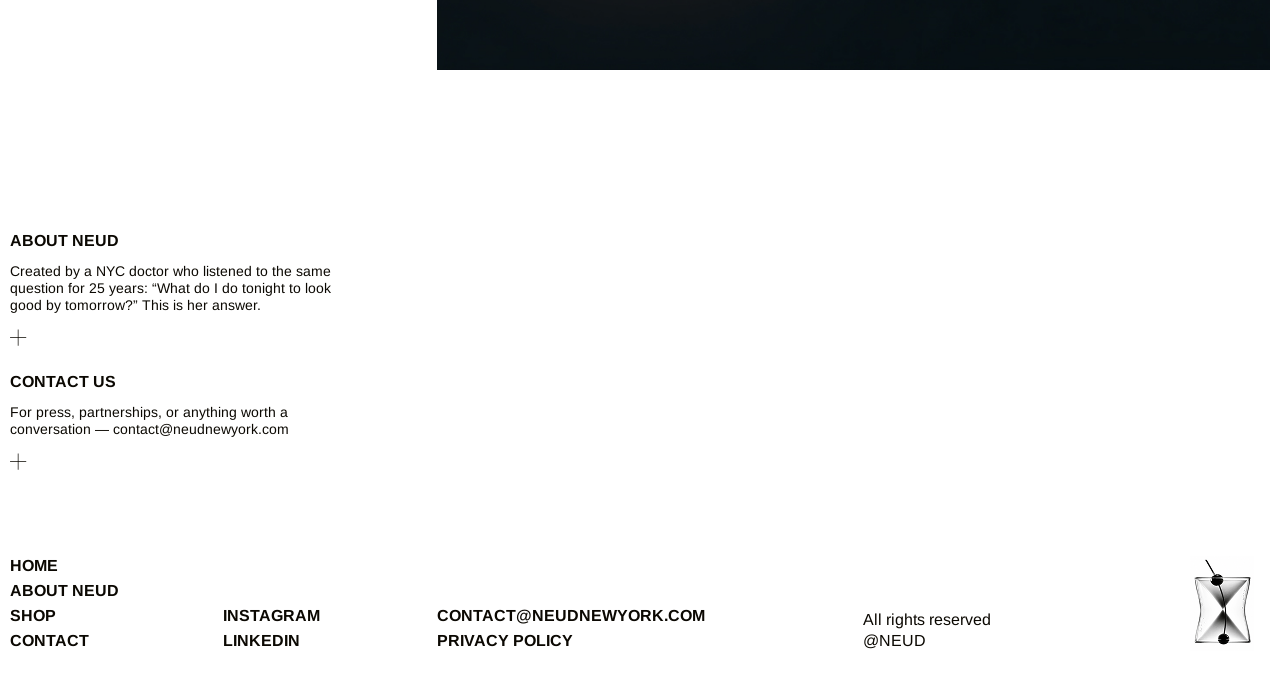
==== commit 63f7ddd7: "added heigh resulation svg logo" ====
--- a/about.html
+++ b/about.html
@@ -26,10 +26,10 @@
 			</div>
 			<div class="navbar-logo">
 				<a href="index.html" class="logo-white">
-					<img src="./assets/images/NEUD-white.png" alt="NEUD-white">
+					<img src="./assets/images/NEUD-white.svg" alt="NEUD-white">
 				</a>
 				<a href="index.html" class="logo-black">
-					<img src="./assets/images/NEUD-black.png" alt="NEUD-black">
+					<img src="./assets/images/NEUD-black.svg" alt="NEUD-black">
 				</a>
 			</div>
 			<div class="navbar-right">
@@ -99,6 +99,7 @@
 		<!-- img-text-section3 end -->
 	</main>
 
+	<!-- footer start -->
 	<footer class="footer">
 		<div class="footer-wrap">
 			<div class="footer-top">
@@ -128,37 +129,36 @@
 				</div>
 			</div>
 			<div class="footer-bottom">
-				<div class="footer-bottom-left">
-					<div class="footer-nav-items">
-						<div class="footer-nav-item">
-							<ul>
-								<li><a href="#!">home</a></li>
-								<li><a href="#!">about neud</a></li>
-								<li><a href="#!">shop</a></li>
-								<li><a href="#!">contact</a></li>
-							</ul>
-						</div>
-						<div class="footer-nav-item">
-							<ul>
-								<li><a href="#!">instagram</a></li>
-								<li><a href="#!">linkedin</a></li>
-							</ul>
-						</div>
-						<div class="footer-nav-item">
-							<ul>
-								<li><a href="#!">contact@neudnewyork.com</a></li>
-								<li><a href="#!">Privacy policy</a></li>
-							</ul>
-						</div>
-					</div>
+				<div class="footer-nav-item">
+					<ul>
+						<li><a href="#!">home</a></li>
+						<li><a href="#!">about neud</a></li>
+						<li><a href="#!">shop</a></li>
+						<li><a href="#!">contact</a></li>
+					</ul>
 				</div>
-				<div class="footer-bottom-right">
+				<div class="footer-nav-item text-center">
+					<ul>
+						<li><a href="#!">instagram</a></li>
+						<li><a href="#!">linkedin</a></li>
+					</ul>
+				</div>
+				<div class="footer-nav-item big">
+					<ul>
+						<li><a href="#!">contact@neudnewyork.com</a></li>
+						<li><a href="#!">Privacy policy</a></li>
+					</ul>
+				</div>
+				<div class="footer-coypyright-wrap">
 					<p class="coypyright-text">All rights reserved @NEUD</p>
+				</div>
+				<div class="footer-btm-img-wrap">
 					<img src="./assets/images/footer-btm-img.png" alt="footer-btm-img" class="footer-btm-img">
 				</div>
 			</div>
 		</div>
 	</footer>
+	<!-- footer end -->
 
 	<!-- js link start -->
 	<script src="./assets/js/jquery-3.7.1.min.js"></script>
--- a/assets/css/img-text-section3.css
+++ b/assets/css/img-text-section3.css
@@ -4,14 +4,15 @@
 }
 
 .img-text-wrap3 {
-    display: flex;
-    justify-content: space-between;
     gap: 20px;
+    display: grid;
+    grid-template-columns: repeat(6, 1fr);
 }
 
 .img-text-content3 {
     max-width: 304px;
     width: 100%;
+    grid-column: span 2;
 }
 
 .img-text-content3-title {
@@ -35,8 +36,8 @@
 }
 
 .img-text-img3 {
-    max-width: 960px;
     width: 100%;
+    grid-column: span 4;
 }
 
 /* img-text-section3 css end */
@@ -47,6 +48,7 @@
     .img-text-section3 {
         padding: 40px 0 0;
     }
+
     /* img-text-section3 css end */
 }
 
@@ -55,12 +57,13 @@
     /* img-text-section3 css start */
     .img-text-wrap3 {
         gap: 40px;
-        flex-direction: column;
+        grid-template-columns: repeat(1, 1fr);
     }
 
     .img-text-content3 {
+        text-align: center;
+        grid-column: span 1;
         max-width: 100%;
-        text-align: center;
     }
 
     .img-text-content3-wrap {
@@ -77,5 +80,9 @@
         margin: 0 auto;
     }
 
+    .img-text-img3 {
+        grid-column: span 1;
+    }
+
     /* img-text-section3 css end */
 }
--- a/assets/css/navbar.css
+++ b/assets/css/navbar.css
@@ -8,7 +8,6 @@
     padding: 0 10px;
     width: 100%;
     background-color: var(--white);
-    transition: ease 5s;
     position: relative;
 }
 
